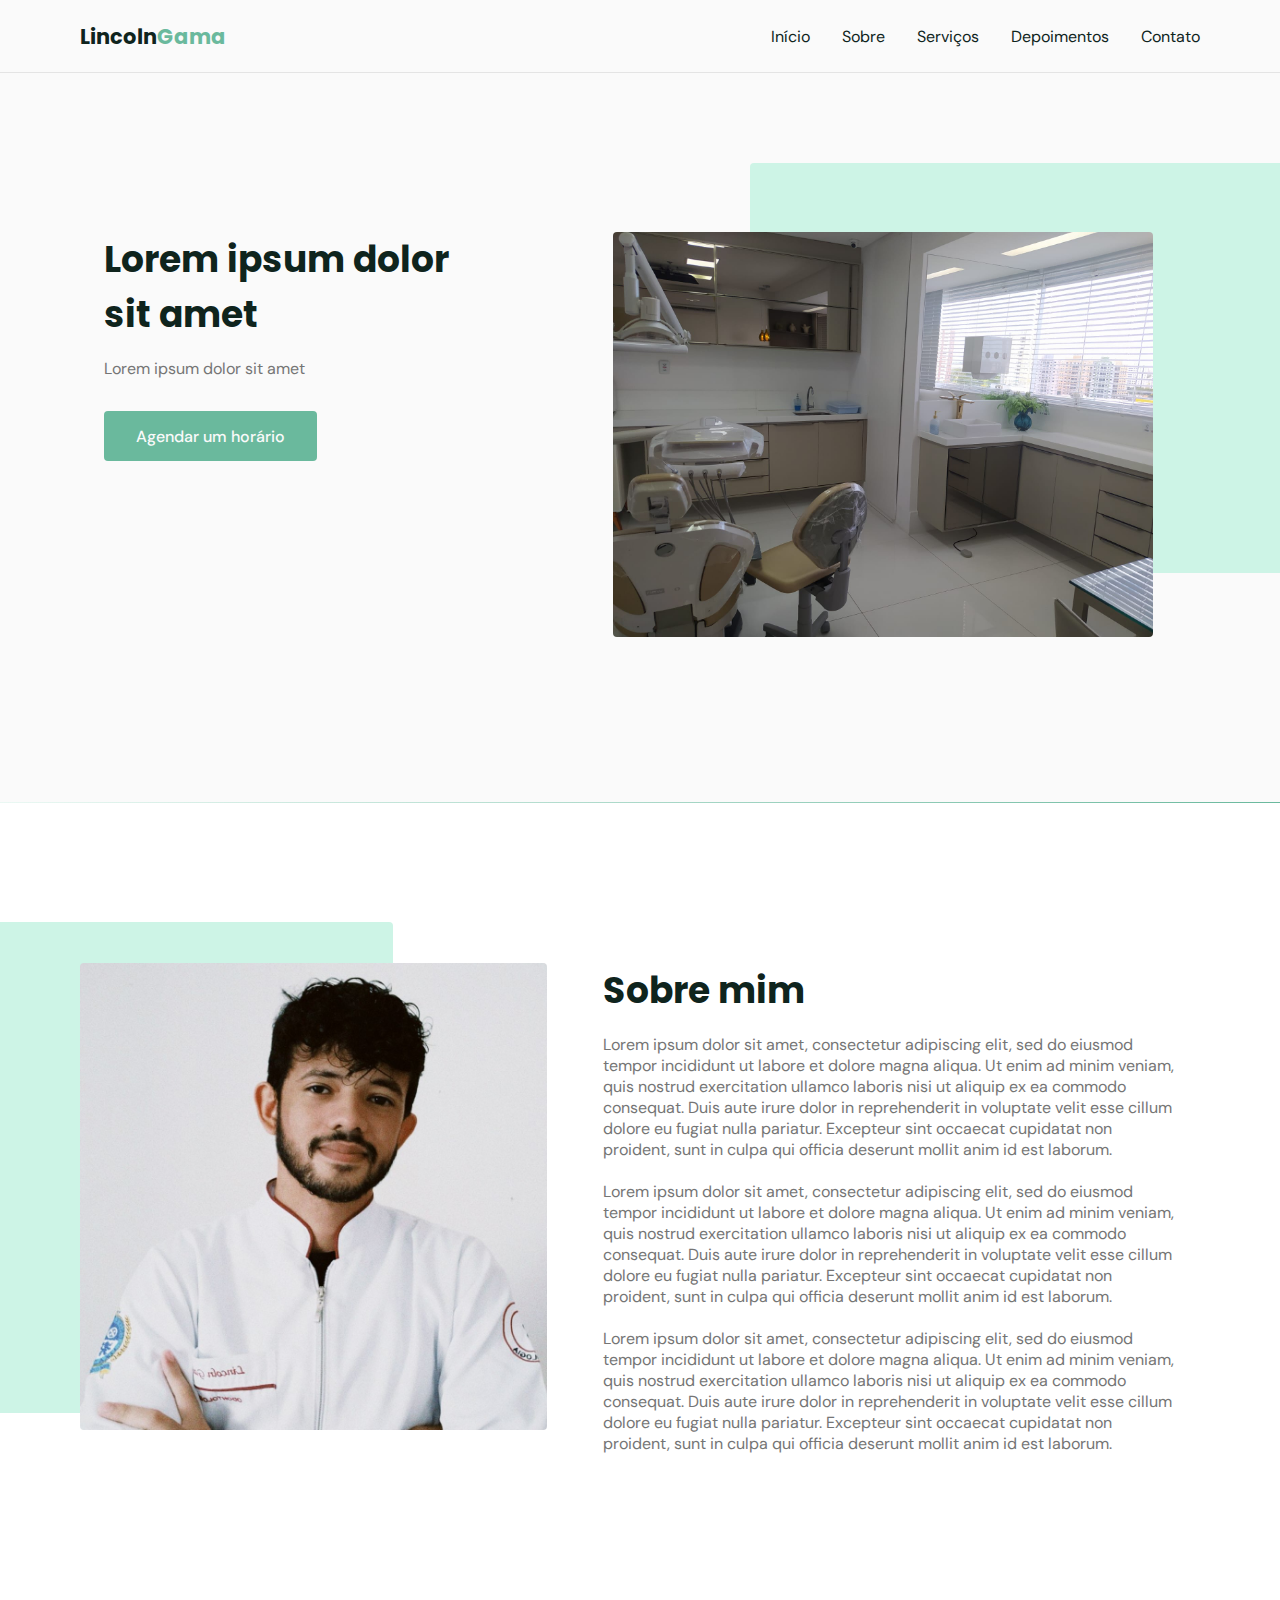
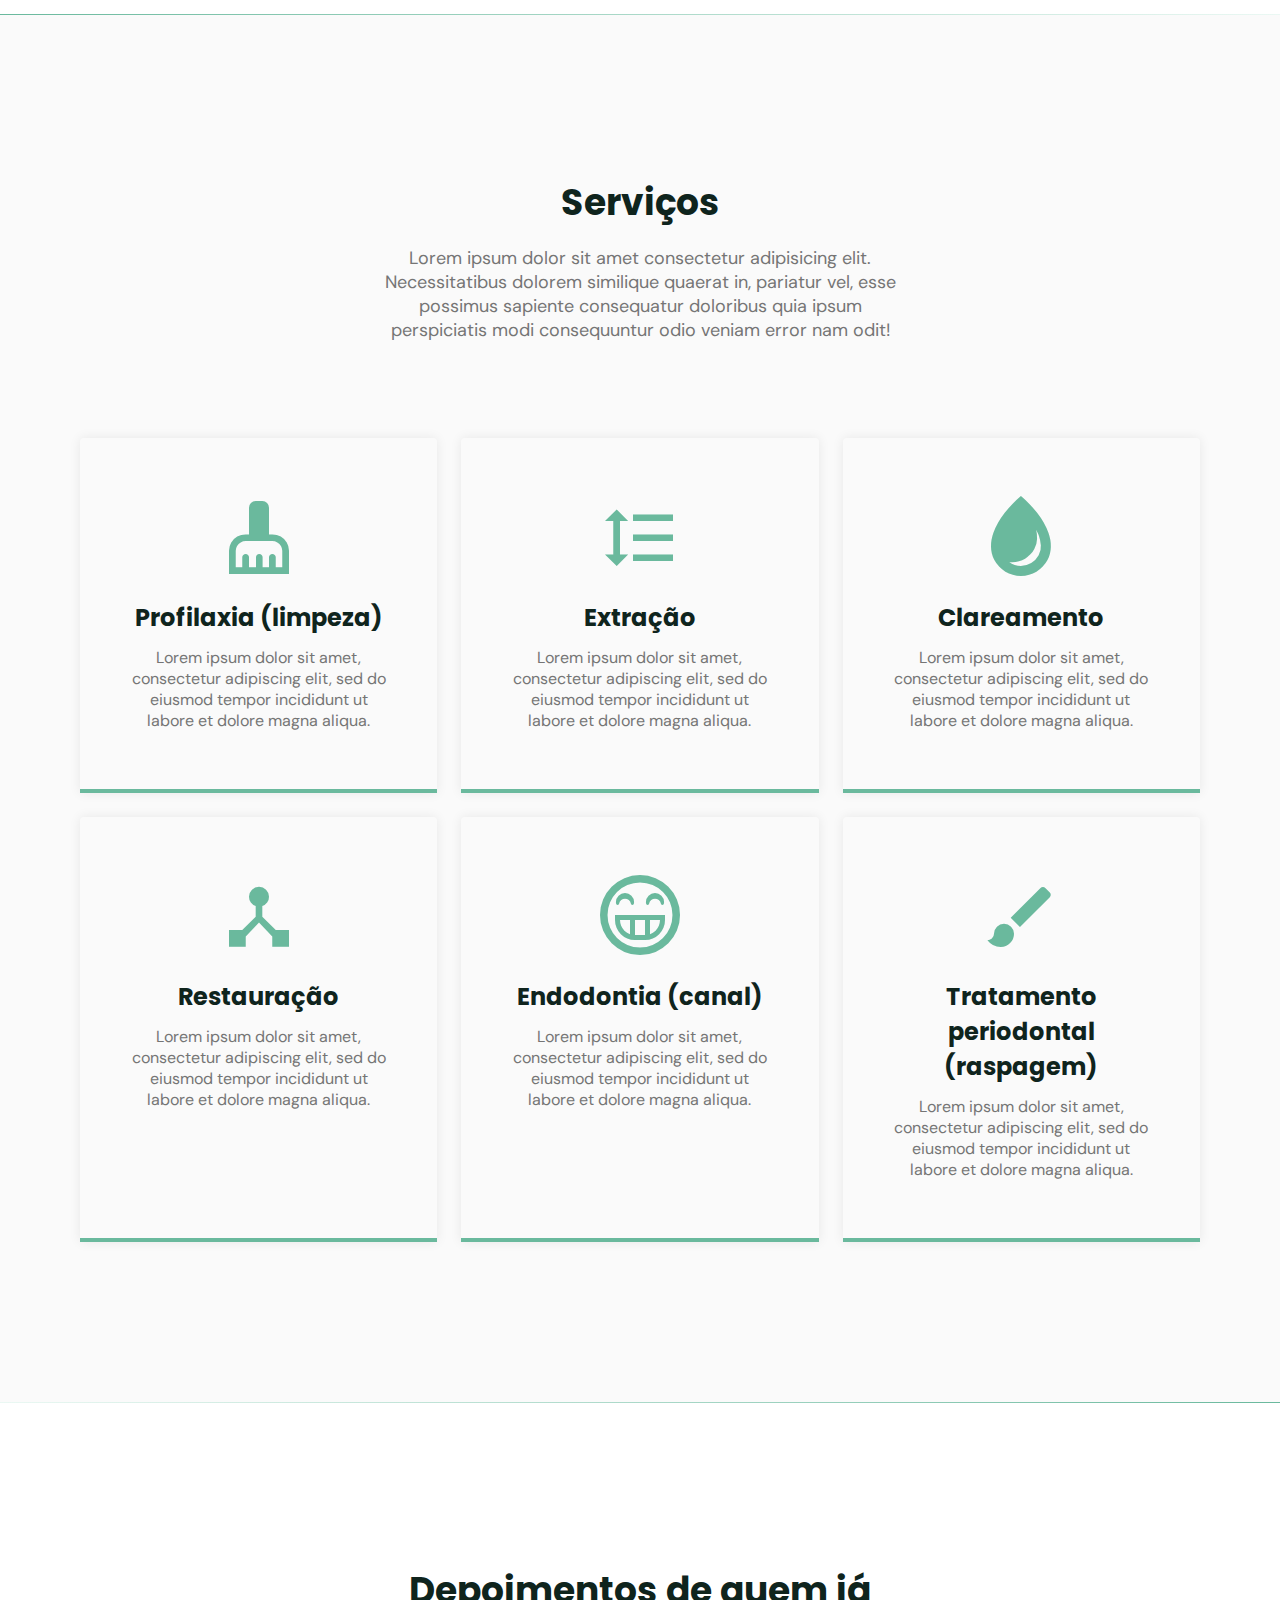
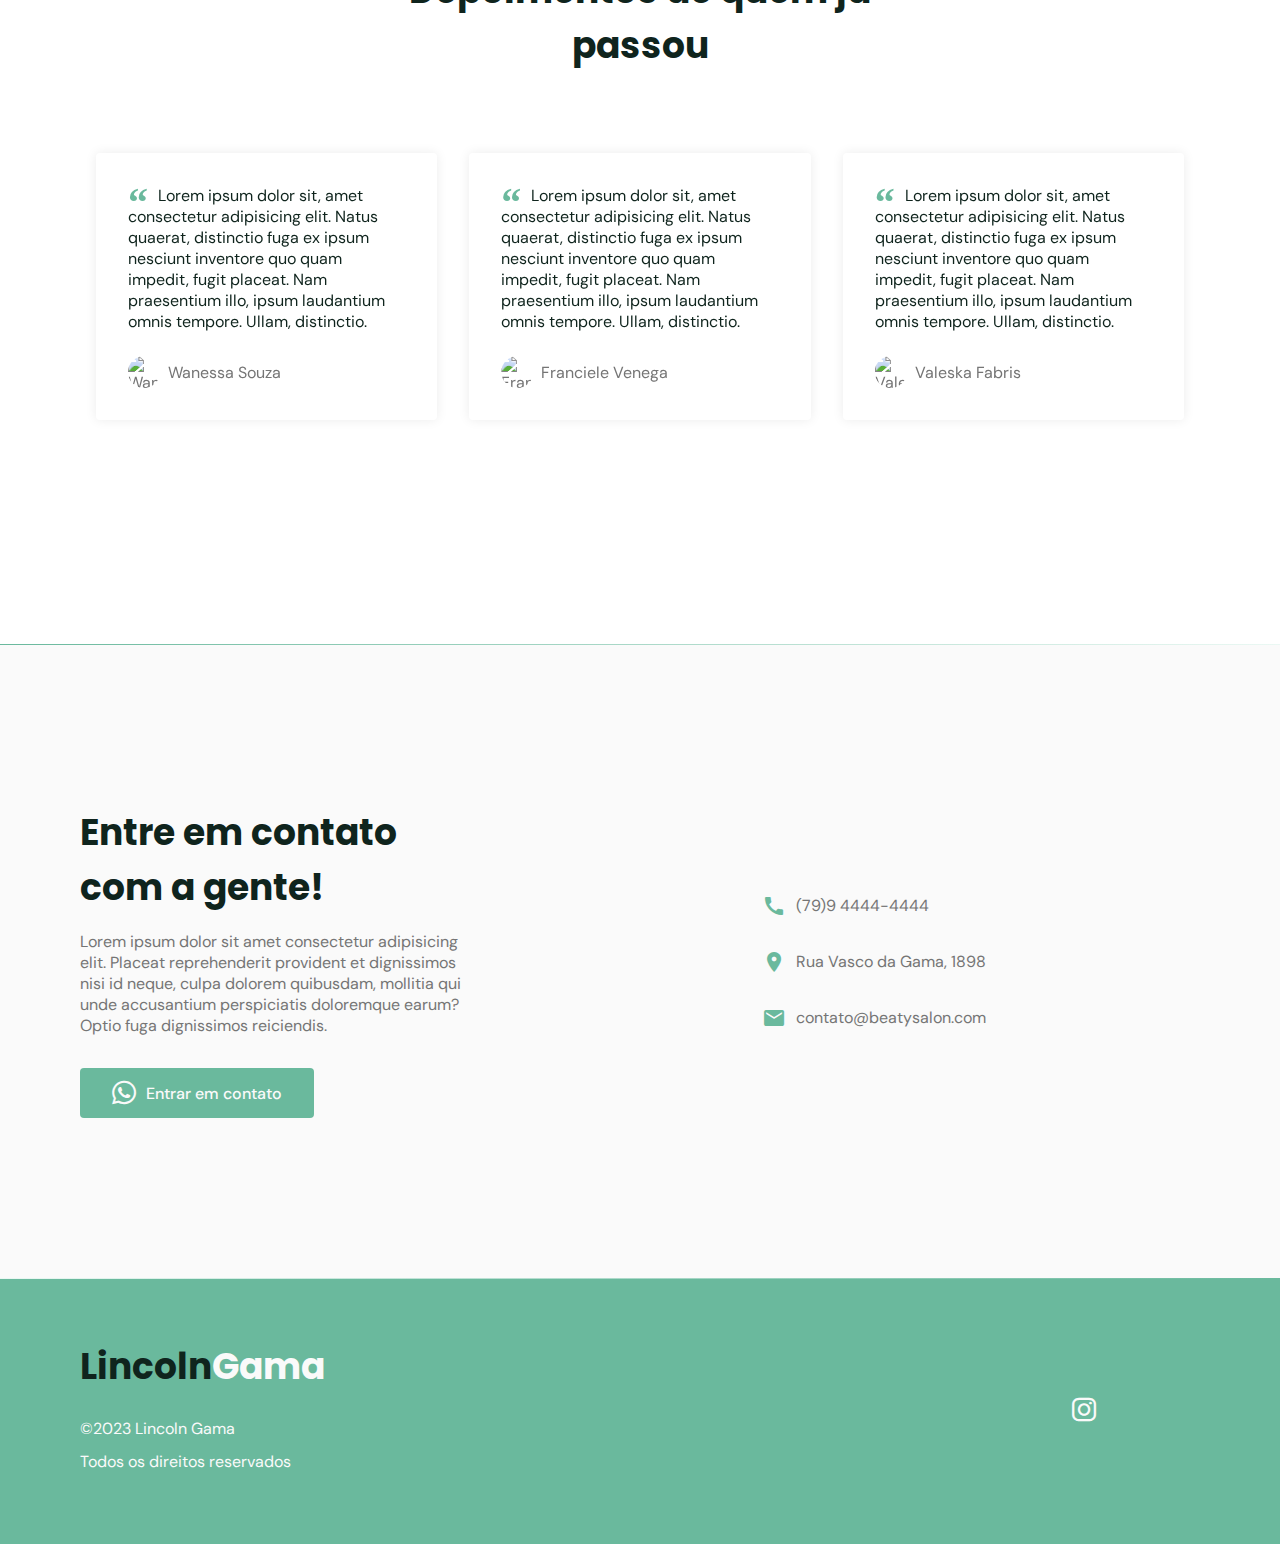
==== index.html @ 652ed075 "Add files via upload" ====
<!DOCTYPE html>
<html lang="pt_BR">
  <head>
    <!-- PAGE INFO -->

    <meta charset="UTF-8" />
    <meta name="viewport" content="width=device-width, initial-scale=1.0" />
    <title>OriginSix</title>

    <!-- ICONS -->
    <link rel="stylesheet" href="assets/fonts/style.css" />

    <!-- SWIPER -->
    <link
      rel="stylesheet"
      href="https://unpkg.com/swiper@8/swiper-bundle.min.css"
    />

    <!-- LINKS CSS -->
    <link rel="stylesheet" href="style.css" />

    <!-- FONTS -->
    <link rel="preconnect" href="https://fonts.googleapis.com" />
    <link rel="preconnect" href="https://fonts.gstatic.com" crossorigin />
    <link
      href="https://fonts.googleapis.com/css2?family=DM+Sans:wght@400;500;700&family=Poppins:wght@400;500;700&display=swap"
      rel="stylesheet"
    />
  </head>
  <body>
    <header id="header">
      <nav class="container">
        <a class="logo" href="#">Lincoln<span>Gama</span></a>
        <div class="menu">
          <ul class="grid">
            <!-- menu -->
            <!-- #home - references to other component on the HTML structure -->
            <li><a class="title" href="#home">Início</a></li>
            <li><a class="title" href="#about">Sobre</a></li>
            <li><a class="title" href="#services">Serviços</a></li>
            <li><a class="title" href="#testimonials">Depoimentos</a></li>
            <li><a class="title" href="#contact">Contato</a></li>
          </ul>
        </div>
        <!-- /menu -->
        <div class="toggle icon-menu"></div>
        <!--assets files (style.css - icons)-->
        <div class="toggle icon-clear"></div>
        <!--assets files (style.css - icons)-->
      </nav>
    </header>

    <main>
      <!-- HOME -->
      <section class="section" id="home">
        <div class="container grid">
          <div class="image">
            <img
              src="/img/consultorio.jpeg"
              alt="Mulher sorrindo penteando outra mulher"
            />
          </div>
          <div class="text">
            <h2 class="title">Lorem ipsum dolor sit amet</h2>
            <p>
              Lorem ipsum dolor sit amet
            </p>
            <a class="button" href="#">Agendar um horário</a>
          </div>
        </div>
      </section>

      <div class="divider-1"></div>

      <!-- ABOUT -->

      <section class="section" id="about">
        <div class="container grid">
          <div class="image">
            <img
              src="/img/professional.jpeg"
              alt="3 mulheres sorrindo"
            />
          </div>
          <div class="text">
            <h2 class="title">Sobre mim</h2>
            <p>
              Lorem ipsum dolor sit amet, consectetur adipiscing elit, sed do
              eiusmod tempor incididunt ut labore et dolore magna aliqua. Ut
              enim ad minim veniam, quis nostrud exercitation ullamco laboris
              nisi ut aliquip ex ea commodo consequat. Duis aute irure dolor in
              reprehenderit in voluptate velit esse cillum dolore eu fugiat
              nulla pariatur. Excepteur sint occaecat cupidatat non proident,
              sunt in culpa qui officia deserunt mollit anim id est laborum.
            </p>
            <br />
            <p>
              Lorem ipsum dolor sit amet, consectetur adipiscing elit, sed do
              eiusmod tempor incididunt ut labore et dolore magna aliqua. Ut
              enim ad minim veniam, quis nostrud exercitation ullamco laboris
              nisi ut aliquip ex ea commodo consequat. Duis aute irure dolor in
              reprehenderit in voluptate velit esse cillum dolore eu fugiat
              nulla pariatur. Excepteur sint occaecat cupidatat non proident,
              sunt in culpa qui officia deserunt mollit anim id est laborum.
            </p>
            <br />
            <p>
              Lorem ipsum dolor sit amet, consectetur adipiscing elit, sed do
              eiusmod tempor incididunt ut labore et dolore magna aliqua. Ut
              enim ad minim veniam, quis nostrud exercitation ullamco laboris
              nisi ut aliquip ex ea commodo consequat. Duis aute irure dolor in
              reprehenderit in voluptate velit esse cillum dolore eu fugiat
              nulla pariatur. Excepteur sint occaecat cupidatat non proident,
              sunt in culpa qui officia deserunt mollit anim id est laborum.
            </p>
          </div>
        </div>
      </section>

      <div class="divider-2"></div>

      <!-- SERVICES -->

      <section class="section" id="services">
        <div class="container grid">
          <header>
            <h2 class="title">Serviços</h2>
            <p class="subtitle">
              Lorem ipsum dolor sit amet consectetur adipisicing elit. 
              Necessitatibus dolorem similique quaerat in, pariatur vel, 
              esse possimus sapiente consequatur doloribus quia ipsum perspiciatis modi consequuntur odio veniam error nam odit!
            </p>
          </header>
          <div class="cards grid">
            <div class="card">
              <i class="icon-cleaning_services"></i>
              <h3 class="title">Profilaxia (limpeza)</h3>
              <p>
                Lorem ipsum dolor sit amet, consectetur adipiscing elit, sed do
                eiusmod tempor incididunt ut labore et dolore magna aliqua.
              </p>
            </div>
            <div class="card">
              <i class="icon-format_line_spacing"></i>
              <h3 class="title">Extração</h3>
              <p>
                Lorem ipsum dolor sit amet, consectetur adipiscing elit, sed do
                eiusmod tempor incididunt ut labore et dolore magna aliqua.
              </p>
            </div>
            <div class="card">
              <i class="icon-droplet"></i>
              <h3 class="title">Clareamento</h3>
              <p>
                Lorem ipsum dolor sit amet, consectetur adipiscing elit, sed do
                eiusmod tempor incididunt ut labore et dolore magna aliqua.
              </p>
            </div>
            <div class="card">
              <i class="icon-device_hub"></i>
              <h3 class="title">Restauração</h3>
              <p>
                Lorem ipsum dolor sit amet, consectetur adipiscing elit, sed do
                eiusmod tempor incididunt ut labore et dolore magna aliqua.
              </p>
            </div>
            <div class="card">
              <i class="icon-grin"></i>
              <h3 class="title">Endodontia (canal)</h3>
              <p>
                Lorem ipsum dolor sit amet, consectetur adipiscing elit, sed do
                eiusmod tempor incididunt ut labore et dolore magna aliqua.
              </p>
            </div>
            <div class="card">
              <i class="icon-brush"></i>
              <h3 class="title">Tratamento periodontal (raspagem)</h3>
              <p>
                Lorem ipsum dolor sit amet, consectetur adipiscing elit, sed do
                eiusmod tempor incididunt ut labore et dolore magna aliqua.
              </p>
            </div>
          </div>
        </div>
      </section>

      <div class="divider-1"></div>

      <!-- TESTIMONIALS -->
      <section class="section" id="testimonials">
        <div class="container">
          <header>
            <h2 class="title">Depoimentos de quem já passou</h2>
          </header>
          <div class="testimonials swiper">
            <div class="swiper-wrapper">
              <div class="testimonial swiper-slide">
                <blockquote>
                  <p>
                    <span>&ldquo;</span>
                    Lorem ipsum dolor sit, amet consectetur adipisicing elit.
                    Natus quaerat, distinctio fuga ex ipsum nesciunt inventore
                    quo quam impedit, fugit placeat. Nam praesentium illo, ipsum
                    laudantium omnis tempore. Ullam, distinctio.
                  </p>
                  <cite>
                    <img
                      src="https://randomuser.me/api/portraits/women/79.jpg"
                      alt="Wanessa Souza"
                    />
                    Wanessa Souza
                  </cite>
                </blockquote>
              </div>

              <div class="testimonial swiper-slide">
                <blockquote>
                  <p>
                    <span>&ldquo;</span>
                    Lorem ipsum dolor sit, amet consectetur adipisicing elit.
                    Natus quaerat, distinctio fuga ex ipsum nesciunt inventore
                    quo quam impedit, fugit placeat. Nam praesentium illo, ipsum
                    laudantium omnis tempore. Ullam, distinctio.
                  </p>
                  <cite>
                    <img
                      src="https://randomuser.me/api/portraits/women/8.jpg"
                      alt="Franciele Venega"
                    />
                    Franciele Venega
                  </cite>
                </blockquote>
              </div>

              <div class="testimonial swiper-slide">
                <blockquote>
                  <p>
                    <span>&ldquo;</span>
                    Lorem ipsum dolor sit, amet consectetur adipisicing elit.
                    Natus quaerat, distinctio fuga ex ipsum nesciunt inventore
                    quo quam impedit, fugit placeat. Nam praesentium illo, ipsum
                    laudantium omnis tempore. Ullam, distinctio.
                  </p>
                  <cite>
                    <img
                      src="https://randomuser.me/api/portraits/women/30.jpg"
                      alt="Valeska Fabris"
                    />
                    Valeska Fabris
                  </cite>
                </blockquote>
              </div>
            </div>

            <!-- If we need pagination -->
            <div class="swiper-pagination"></div>
          </div>
        </div>
      </section>

      <div class="divider-2"></div>

      <!-- CONTACT -->

      <section class="section" id="contact">
        <div class="container grid">
          <div class="text">
            <h2 class="title">Entre em contato com a gente!</h2>
            <p>
              Lorem ipsum dolor sit amet consectetur adipisicing elit. Placeat
              reprehenderit provident et dignissimos nisi id neque, culpa
              dolorem quibusdam, mollitia qui unde accusantium perspiciatis
              doloremque earum? Optio fuga dignissimos reiciendis.
            </p>
            <a
              href="https://api.whatsapp.com/send?phone=+5579944444444&text=Olá!Gostaria de agendar um horário"
              class="button"
              target="_blank"
              ><i class="icon-whatsapp"></i>Entrar em contato</a
            >
          </div>

          <div class="links">
            <ul class="grid">
              <li><i class="icon-call"></i> (79)9 4444-4444</li>
              <li><i class="icon-location_on"></i> Rua Vasco da Gama, 1898</li>
              <li><i class="icon-email"></i> contato@beatysalon.com</li>
            </ul>
          </div>
        </div>
      </section>

      <div class="divider-1"></div>
    </main>

    <footer class="section">
      <div class="container grid">
        <div class="brand">
          <a class="logo logo-alt" href="#home">Lincoln<span>Gama</span></a>
          <p>©2023 Lincoln Gama</p>
          <p>Todos os direitos reservados</p>
        </div>

        <div class="social">
          <a href="https://instagram.com" target="_blank">
            <i class="icon-instagram"></i>
          </a>
          <a href="https://facebook.com" target="_blank">
            <i class="icon-facebook"></i>
          </a>
          <a href="https://youtube.com" target="_blank">
            <i class="icon-youtube"></i>
          </a>
        </div>
      </div>
    </footer>

    <a href="#home" class="back-to-top"><i class="icon-arrow_upward"></i></a>

    <!-- SWIPER -->
    <script src="https://unpkg.com/swiper@8/swiper-bundle.min.js"></script>

    <!-- SCROLL REVEAL -->
    <script src="https://unpkg.com/scrollreveal"></script>

    <!-- LINK MAIN -->
    <script src="main.js"></script>
  </body>
</html>
---- assets/fonts/style.css ----
@font-face {
  font-family: 'icomoon';
  src:  url('fonts/icomoon.eot?kqknnz');
  src:  url('fonts/icomoon.eot?kqknnz#iefix') format('embedded-opentype'),
    url('fonts/icomoon.ttf?kqknnz') format('truetype'),
    url('fonts/icomoon.woff?kqknnz') format('woff'),
    url('fonts/icomoon.svg?kqknnz#icomoon') format('svg');
  font-weight: normal;
  font-style: normal;
  font-display: block;
}

[class^="icon-"], [class*=" icon-"] {
  /* use !important to prevent issues with browser extensions that change fonts */
  font-family: 'icomoon' !important;
  speak: never;
  font-style: normal;
  font-weight: normal;
  font-variant: normal;
  text-transform: none;
  line-height: 1;

  /* Better Font Rendering =========== */
  -webkit-font-smoothing: antialiased;
  -moz-osx-font-smoothing: grayscale;
}

.icon-call:before {
  content: "\e900";
}
.icon-email:before {
  content: "\e904";
}
.icon-location_on:before {
  content: "\e905";
}
.icon-clear:before {
  content: "\e901";
}
.icon-format_line_spacing:before {
  content: "\e90a";
}
.icon-device_hub:before {
  content: "\e909";
}
.icon-brush:before {
  content: "\e907";
}
.icon-menu:before {
  content: "\e906";
}
.icon-arrow_upward:before {
  content: "\e902";
}
.icon-delete:before {
  content: "\e908";
}
.icon-cleaning_services:before {
  content: "\e903";
}
.icon-droplet:before {
  content: "\e90b";
}
.icon-grin:before {
  content: "\e9e9";
}
.icon-instagram:before {
  content: "\ea92";
}
.icon-whatsapp:before {
  content: "\ea93";
}
---- style.css ----
* {
  margin: 0;
  padding: 0;
  box-sizing: border-box;
}

ul {
  list-style: none;
}

/* VARIABLES */
:root {
  --header-height: 4.5rem;

  --hue: 159;
  --base-color: hsl(var(--hue) 36% 57%);
  --base-color-second: hsl(var(--hue) 65% 88%);
  --base-color-alt: hsl(var(--hue) 57% 53%);
  --title-color: hsl(var(--hue) 41% 10%);
  --text-color: hsl(0 0% 46%);
  --text-color-light: hsl(0 0% 98%);
  --body-color: hsl(0 0% 98%);

  --title-font-size: 1.875rem;
  --subtitle-font-size: 1rem;
  --title-font: "Poppins", sans-serif;
  --body-font: "DM Sans", sans-serif;
}

a {
  text-decoration: none;
}

img {
  width: 100%;
  height: auto;
}

/* BASE */

html {
  scroll-behavior: smooth; /* scroll to other elements*/
}

body {
  font: 400 1rem var(--body-font);
  color: var(--text-color);
  background: var(--body-color);
  -webkit-font-smoothing: antialiased;
}

.title {
  font: 700 var(--title-font-size) var(--title-font);
  color: var(--title-color);
  -webkit-font-smoothing: auto;
}

.button {
  background-color: var(--base-color);
  color: var(--text-color-light);
  height: 3.5rem;
  display: inline-flex;
  align-items: center;
  padding: 0 2rem;
  border-radius: 0.25rem;
  font: 500 1rem var(--body-font);
}

.button:hover {
  background-color: var(--base-color-alt);
  transition: background 0.3s;
}

.divider-1 {
  height: 1px;
  background: linear-gradient(
    270deg,
    hsla(var(--hue), 36%, 57%, 1) 0%,
    hsla(var(--hue), 65%, 88%, 0.34) 100%
  );
}

.divider-2 {
  height: 1px;
  background: linear-gradient(
    270deg,
    hsla(var(--hue), 65%, 88%, 0.34),
    hsla(var(--hue), 36%, 57%, 1)
  );
}

/*  LAYOUT */

.container {
  margin-left: 1.5rem;
  margin-right: 1.5rem;
}

.grid {
  display: grid;
  gap: 2rem;
}

.section {
  padding: calc(5rem + var(--header-height)) 0;
}

.section .title {
  margin-bottom: 1rem;
}

.section .subtitle {
  font-size: var(--subtitle-font-size);
}

.section header {
  margin-bottom: 4rem;
}

.section header strong {
  color: var(--base-color);
}

#header {
  border-bottom: 1px solid #e4e4e4;
  margin-bottom: 2rem;
  display: flex;
  width: 100%;
  position: fixed;
  top: 0;
  left: 0;
  z-index: 100;
  transition: 0.3s;
  background-color: var(--body-color);
}

#header.scroll {
  background: var(--base-color-second);
  box-shadow: 0px 0px 12px rgba(0, 0, 0, 0.2);
}

#header.scroll .logo span {
  transition: 0.3s;
  color: #FFFFFF;
}

#header.scroll .icon-menu {
  transition: 0.3s;
  color: #FFFFFF;
}

/*  LOGO */

.logo {
  font: 700 1.31rem var(--title-font);
  color: var(--title-color);
}

.logo span {
  color: var(--base-color);
}

.logo-alt span {
  color: var(--body-color);
}

/*  NAVIGATION */

nav {
  height: var(--header-height);
  display: flex;
  align-items: center;
  justify-content: space-between;
  width: 100%;
}

nav ul li {
  text-align: center;
}

nav ul li a {
  transition: color 0.3s;
  position: relative;
}

nav ul li a:hover,
nav ul li a.active {
  color: var(--base-color);
}

nav ul li a::after {
  content: "";

  width: 0%;
  height: 2px;

  background: var(--base-color);

  position: absolute;
  left: 0;
  bottom: -1.5rem;

  transition: width 0.3s;
}

nav ul li a:hover::after,
nav ul li a.active::after {
  width: 100%;
}

nav .menu {
  opacity: 0;
  visibility: hidden;

  top: -20rem;
  transition: 0.2s;
}

nav .menu ul {
  display: none;
}

/* SHOW MENU */

nav.show .menu {
  opacity: 1;
  visibility: visible;

  background: var(--body-color);

  height: 100vh;
  width: 100vw;

  position: fixed;
  top: 0;
  left: 0;

  display: grid;
  place-content: center; /*components center*/
}

nav.show .menu ul {
  display: grid;
}

nav.show ul.grid {
  gap: 4rem;
}

/* TOGGLE MENU */
.toggle {
  color: var(--base-color);
  font-size: 1.5rem;
  cursor: pointer;
}

nav .icon-clear {
  visibility: hidden;
  opacity: 0;

  position: absolute;
  top: -1.5rem;
  right: 1.5rem;

  transition: 0.2s;
}

nav.show div.icon-clear {
  visibility: visible;
  opacity: 1;
  top: 1.5rem;
}

/* HOME */

#home {
  overflow: hidden;
}

#home .container {
  margin: 0;
}

#home .image {
  position: relative;
}

#home .image::before {
  content: "";
  height: 100%;
  width: 100%;
  background: var(--base-color-second);
  position: absolute;
  top: -16.8%;
  left: 16.7%;
  z-index: 0;
}

#home .image img {
  position: relative;
  right: 2.93rem;
  width: 100vw;
}

#home .image img,
#home .image::before {
  border-radius: 0.25rem;
}

#home .text {
  margin-left: 1.5rem;
  margin-right: 1.5rem;
  text-align: center;
}

#home text h1 {
  margin-bottom: 1rem;
}

#home .text p {
  margin-bottom: 2rem;
  max-width: 100%;
}

/* ABOUT */
#about {
  background: #FFFFFF;
}

#about .container {
  margin: 0;
}

#about .image {
  position: relative;
}

#about .image::before {
  content: "";
  height: 100%;
  width: 100%;
  background: var(--base-color-second);
  position: absolute;
  top: -8.3%;
  left: -33%;
  z-index: 0;
}

#about .image img {
  position: relative;
}

#about .image img,
#about .image::before {
  border-radius: 0.25rem;
}

#about .text {
  margin-left: 1.5rem;
  margin-right: 1.5rem;
}

/* SERVICES */
.cards.grid {
  gap: 1.5rem;
}

.card {
  padding: 3.625rem 2rem;
  box-shadow: 0px 0px 12px rgba(0, 0, 0, 0.08);
  border-bottom: 0.25rem solid var(--base-color);
  border-radius: .25rem .25rem 0 0;
  text-align: center;
}

.card i {
  display: block;
  margin-bottom: 1.5rem;
  font-size: 5rem;
  color: var(--base-color);
}

.card .title {
  font-size: 1.5rem;
  margin-bottom: 0.75rem;
}

/* TESTIMONIALS */
#testimonials {
  background: #FFFFFF;
}

#testimonials .container {
  margin-left: 0;
  margin-right: 0;
}

#testimonials header {
  margin-left: 1.5rem;
  margin-right: 1.5rem;
  margin-bottom: 0;
}

#testimonials blockquote {
  padding: 2rem;
  box-shadow: 0px 0px 12px rgba(0, 0, 0, 0.08);
  border-radius: 0.25rem;
}

#testimonials blockquote p {
  position: relative;
  text-indent: 1.875rem;
  margin-bottom: 1.5rem;

  color: var(--title-color);
}

#testimonials blockquote p span {
  font: 700 2.5rem serif;

  position: absolute;
  top: -0.375rem;
  left: -1.875rem;

  color: var(--base-color);
}

#testimonials cite {
  display: flex;
  align-items: center;

  font-style: normal;

}

#testimonials cite img {
  width: 2rem;
  height: 2rem;
  object-fit: cover; /*fits the image covering the space around it*/
  clip-path: circle(); /*circle in the image*/ /*clip-path : creates a mask of a certain shape*/

  margin-right: .5rem;
}

/* SWIPER */
.swiper-slide {
  height: auto;
  padding: 4rem 1rem;
}

.swiper-pagination-bullet {
  width: 0.75rem;
  height: 0.75rem;
}

.swiper-pagination-bullet-active {
  background: var(--base-color);
}

/* CONTACTS */
#contact .grid {
  gap: 4rem;
}

#contact .text p {
  margin-bottom: 2rem;
}

#contact .button i,
#contact ul li i {
  font-size: 1.5rem;
  
  margin-right: 0.625rem;
}

#contact ul.grid {
  gap: 2rem;
}

#contact ul li {
  display: flex;
  align-items: center;
}

#contact ul li i {
  color: var(--base-color);
}

/* FOOTER */
footer {
  background: var(--base-color);
}

footer.section {
  padding: 4rem 0;
}

footer a.logo {
  display: inline-block;

  margin-bottom: 1.5rem;
}

footer .brand p {
  color: var(--text-color-light);

  margin-bottom: 0.75rem;
}

footer i {
  font-size: 1.5rem;

  color: var(--text-color-light);
}

footer .social a {
  margin-right: 2rem;

  transition: 0.3s;

  display: inline-block;
}

footer .social a:hover {
  transform: translateY(-8px);
}

/* BACK TO TOP */
.back-to-top {
  background-color: var(--base-color);
  color: var(--text-color-light);

  position: fixed;
  right: 1rem;  
  bottom: 1rem;

  padding: 0.5rem;

  clip-path: circle();

  font-size: 1.5rem;
  
  line-height: 0;

  visibility: hidden;
  opacity: 0;
  transition: 0.3s;

  transform: translateY(100%);
}

.back-to-top.show {
  visibility: visible;
  opacity: 1;

  transform: translateY(0);
}

/* RESPONSIVE */
@media (min-width: 1200px) {

  main {
    margin-top: var(--header-height);
  }

  .button {
    height: 3.125rem;
  }

  .container {
    max-width: 1120px;
    margin-left: auto;
    margin-right: auto;
  }

  .section {
    padding: 10rem 0;
  }

  .section header,
  #testimonials header {
    max-width: 32rem;
    margin-left: auto;
    margin-right: auto;

    text-align: center;
  }

  nav .menu {
    visibility: visible;
    opacity: 1;
    top: 0;
  }

  nav .menu ul {
    display: flex;
    gap: 2rem;
  }

  nav .menu ul li a.title {
    font: 400 1rem var(--body-font);

    -webkit-font-smoothing: antialiased;
  }

  nav .menu ul li a.title.active {
    font-weight: bold;

    -webkit-font-smoothing: auto;
  }

  nav .icon-menu {
    display: none;
  }

  #home .container {
    grid-auto-flow: column;
    justify-content: space-between;
    margin: 0 auto;
  }

  #home .image {
    order: 1;
  }

  #home .image img {
    width: 60vh;
  }

  #home .text {
    order: 0;
    max-width: 24rem;
    text-align: left;
  }

  #about .container {
    margin: 0 auto;
    grid-auto-flow: column;
  }

  .cards {
    grid-template-columns: 1fr 1fr 1fr;
  }

  .card {
    padding-left: 3rem;
    padding-right: 3rem;
  }

  #testimonials .container {
    margin-left: auto;
    margin-right: auto;
  }

  #contact .container {
    grid-auto-flow: column;
    align-items: center;
  }

  #contact .text {
    max-width: 25.25rem;
  }

  footer.section {
    padding: 3.75rem 0;
  }

  footer .container {
    grid-auto-flow: column;
    align-items: center;
    justify-content: space-between;
  }

  footer .logo {
    font-size: var(--title-font-size);
  }

}


@media (min-width: 992px) {
  :root {
    --title-font-size: 2.25rem;
    --subtitle-font-size: 1.125rem;
  }
}
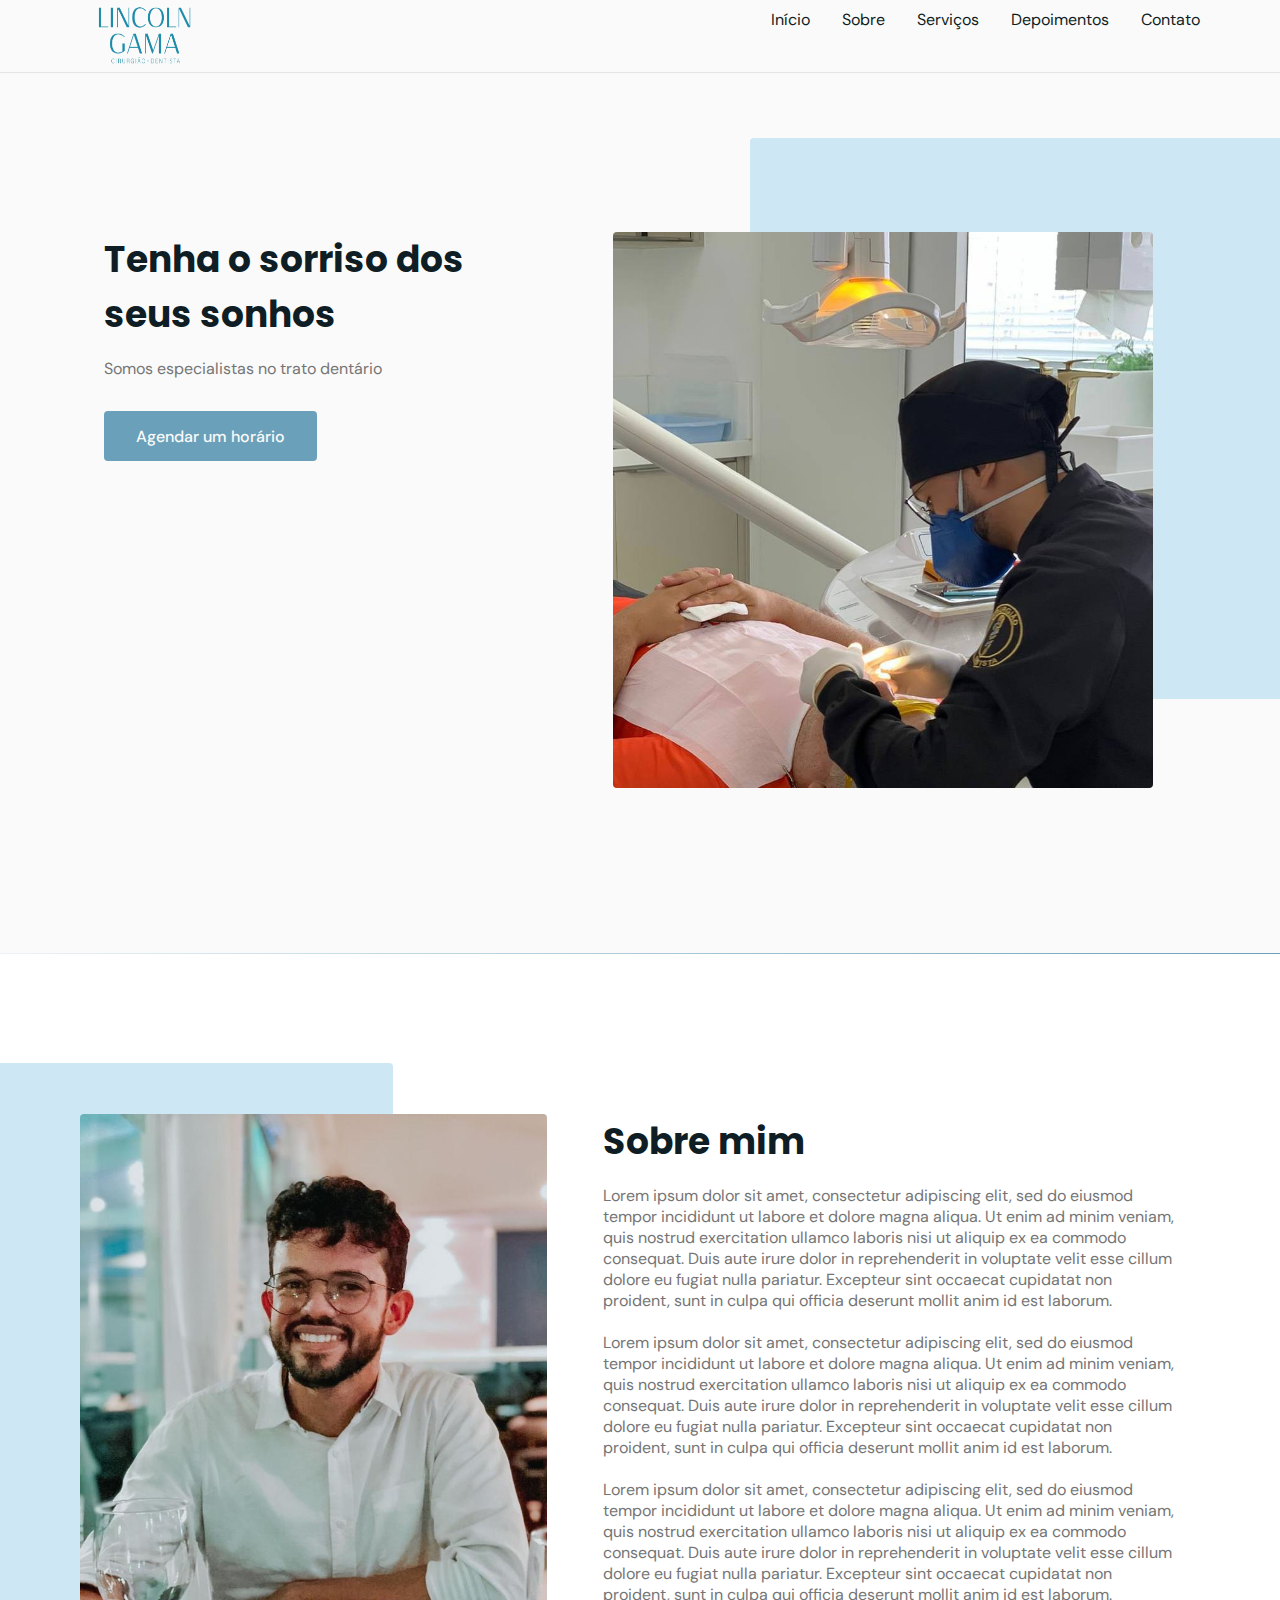
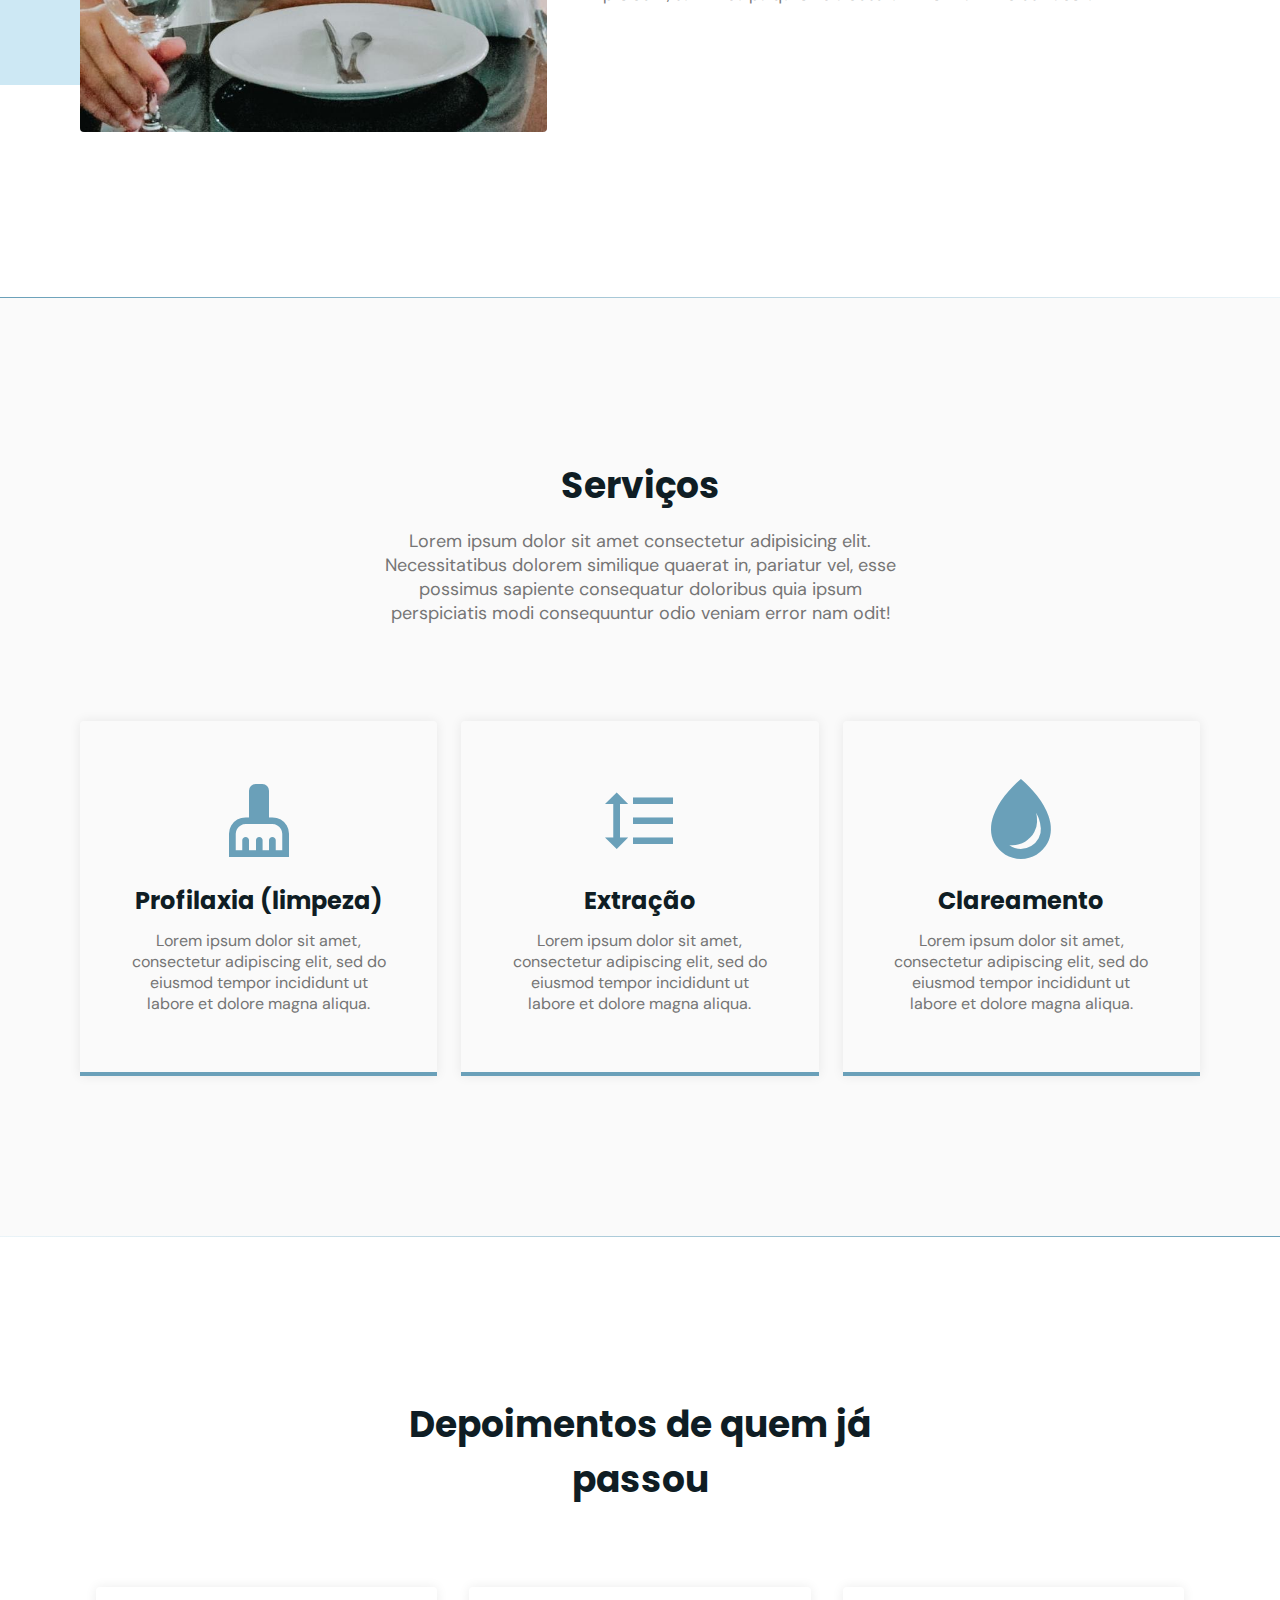
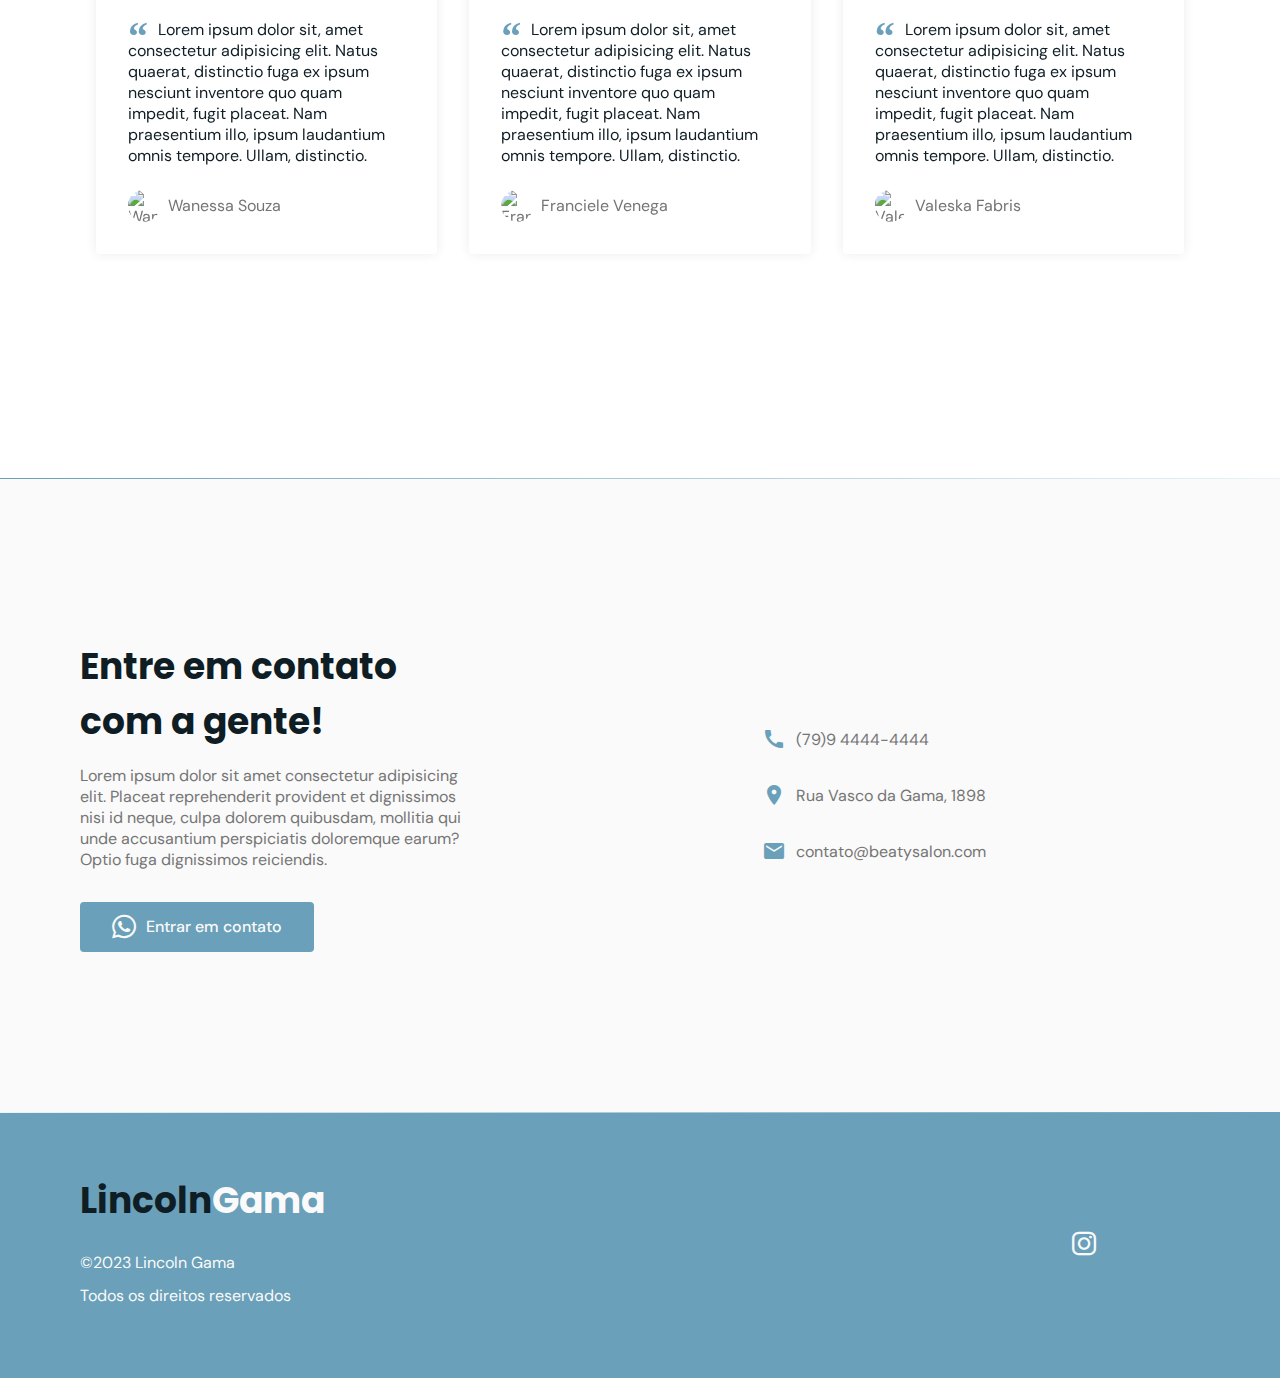
==== commit 6fd453b1: "Change the photos and entering the icon" ====
--- a/index.html
+++ b/index.html
@@ -5,7 +5,7 @@
 
     <meta charset="UTF-8" />
     <meta name="viewport" content="width=device-width, initial-scale=1.0" />
-    <title>OriginSix</title>
+    <title>LincolnGama</title>
 
     <!-- ICONS -->
     <link rel="stylesheet" href="assets/fonts/style.css" />
@@ -30,11 +30,13 @@
   <body>
     <header id="header">
       <nav class="container">
-        <a class="logo" href="#">Lincoln<span>Gama</span></a>
+        <!--<a class="logo" href="#">Lincoln<span>Gama</span></a>-->
+        <img id="logo" src="./img/dentist-name.png" alt="logo">
         <div class="menu">
           <ul class="grid">
             <!-- menu -->
             <!-- #home - references to other component on the HTML structure -->
+            <li><img src="./img/icon.png" alt="logo"></li>
             <li><a class="title" href="#home">Início</a></li>
             <li><a class="title" href="#about">Sobre</a></li>
             <li><a class="title" href="#services">Serviços</a></li>
@@ -56,14 +58,14 @@
         <div class="container grid">
           <div class="image">
             <img
-              src="/img/consultorio.jpeg"
+              src="./img/consultorio.jpg"
               alt="Mulher sorrindo penteando outra mulher"
             />
           </div>
           <div class="text">
-            <h2 class="title">Lorem ipsum dolor sit amet</h2>
-            <p>
-              Lorem ipsum dolor sit amet
+            <h2 class="title">Tenha o sorriso dos seus sonhos</h2>
+            <p>
+              Somos especialistas no trato dentário
             </p>
             <a class="button" href="#">Agendar um horário</a>
           </div>
@@ -78,7 +80,7 @@
         <div class="container grid">
           <div class="image">
             <img
-              src="/img/professional.jpeg"
+              src="./img/dentist.jpg"
               alt="3 mulheres sorrindo"
             />
           </div>
@@ -156,30 +158,6 @@
                 eiusmod tempor incididunt ut labore et dolore magna aliqua.
               </p>
             </div>
-            <div class="card">
-              <i class="icon-device_hub"></i>
-              <h3 class="title">Restauração</h3>
-              <p>
-                Lorem ipsum dolor sit amet, consectetur adipiscing elit, sed do
-                eiusmod tempor incididunt ut labore et dolore magna aliqua.
-              </p>
-            </div>
-            <div class="card">
-              <i class="icon-grin"></i>
-              <h3 class="title">Endodontia (canal)</h3>
-              <p>
-                Lorem ipsum dolor sit amet, consectetur adipiscing elit, sed do
-                eiusmod tempor incididunt ut labore et dolore magna aliqua.
-              </p>
-            </div>
-            <div class="card">
-              <i class="icon-brush"></i>
-              <h3 class="title">Tratamento periodontal (raspagem)</h3>
-              <p>
-                Lorem ipsum dolor sit amet, consectetur adipiscing elit, sed do
-                eiusmod tempor incididunt ut labore et dolore magna aliqua.
-              </p>
-            </div>
           </div>
         </div>
       </section>
--- a/style.css
+++ b/style.css
@@ -12,7 +12,7 @@
 :root {
   --header-height: 4.5rem;
 
-  --hue: 159;
+  --hue: 199;
   --base-color: hsl(var(--hue) 36% 57%);
   --base-color-second: hsl(var(--hue) 65% 88%);
   --base-color-alt: hsl(var(--hue) 57% 53%);
@@ -164,6 +164,11 @@
   color: var(--body-color);
 }
 
+#header .container #logo {
+  width: 28vw;
+  height: 17vh;
+}
+
 /*  NAVIGATION */
 
 nav {
@@ -172,6 +177,11 @@
   align-items: center;
   justify-content: space-between;
   width: 100%;
+}
+
+nav .menu ul li img {
+  width: 30vw;
+  height: 20vh;
 }
 
 nav ul li {
@@ -589,12 +599,17 @@
   nav .menu {
     visibility: visible;
     opacity: 1;
-    top: 0;
   }
 
   nav .menu ul {
     display: flex;
     gap: 2rem;
+
+    margin-top: 130px;
+  }
+
+  nav .menu ul li img {
+    visibility: hidden;
   }
 
   nav .menu ul li a.title {
@@ -611,6 +626,11 @@
 
   nav .icon-menu {
     display: none;
+  }
+
+  #header .container #logo {
+    width: 10vw;
+    height: 15vh;
   }
 
   #home .container {
